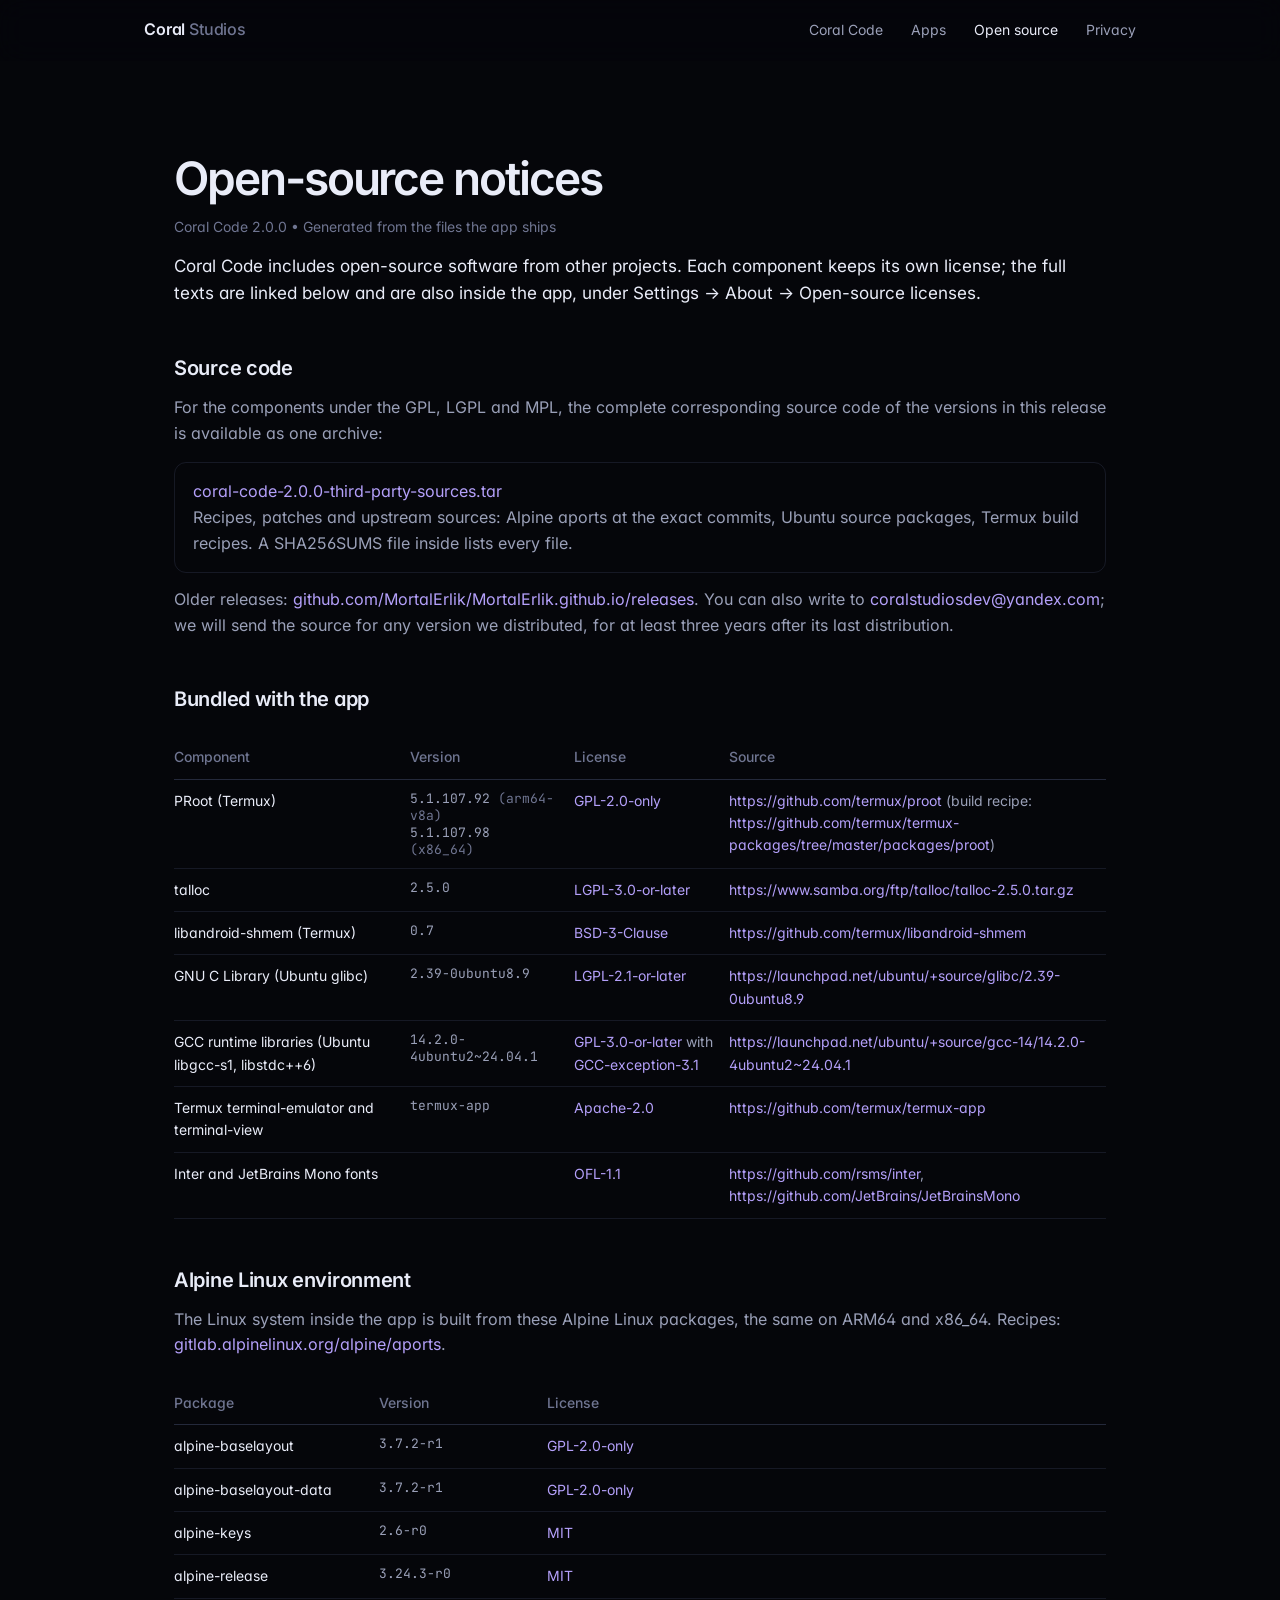
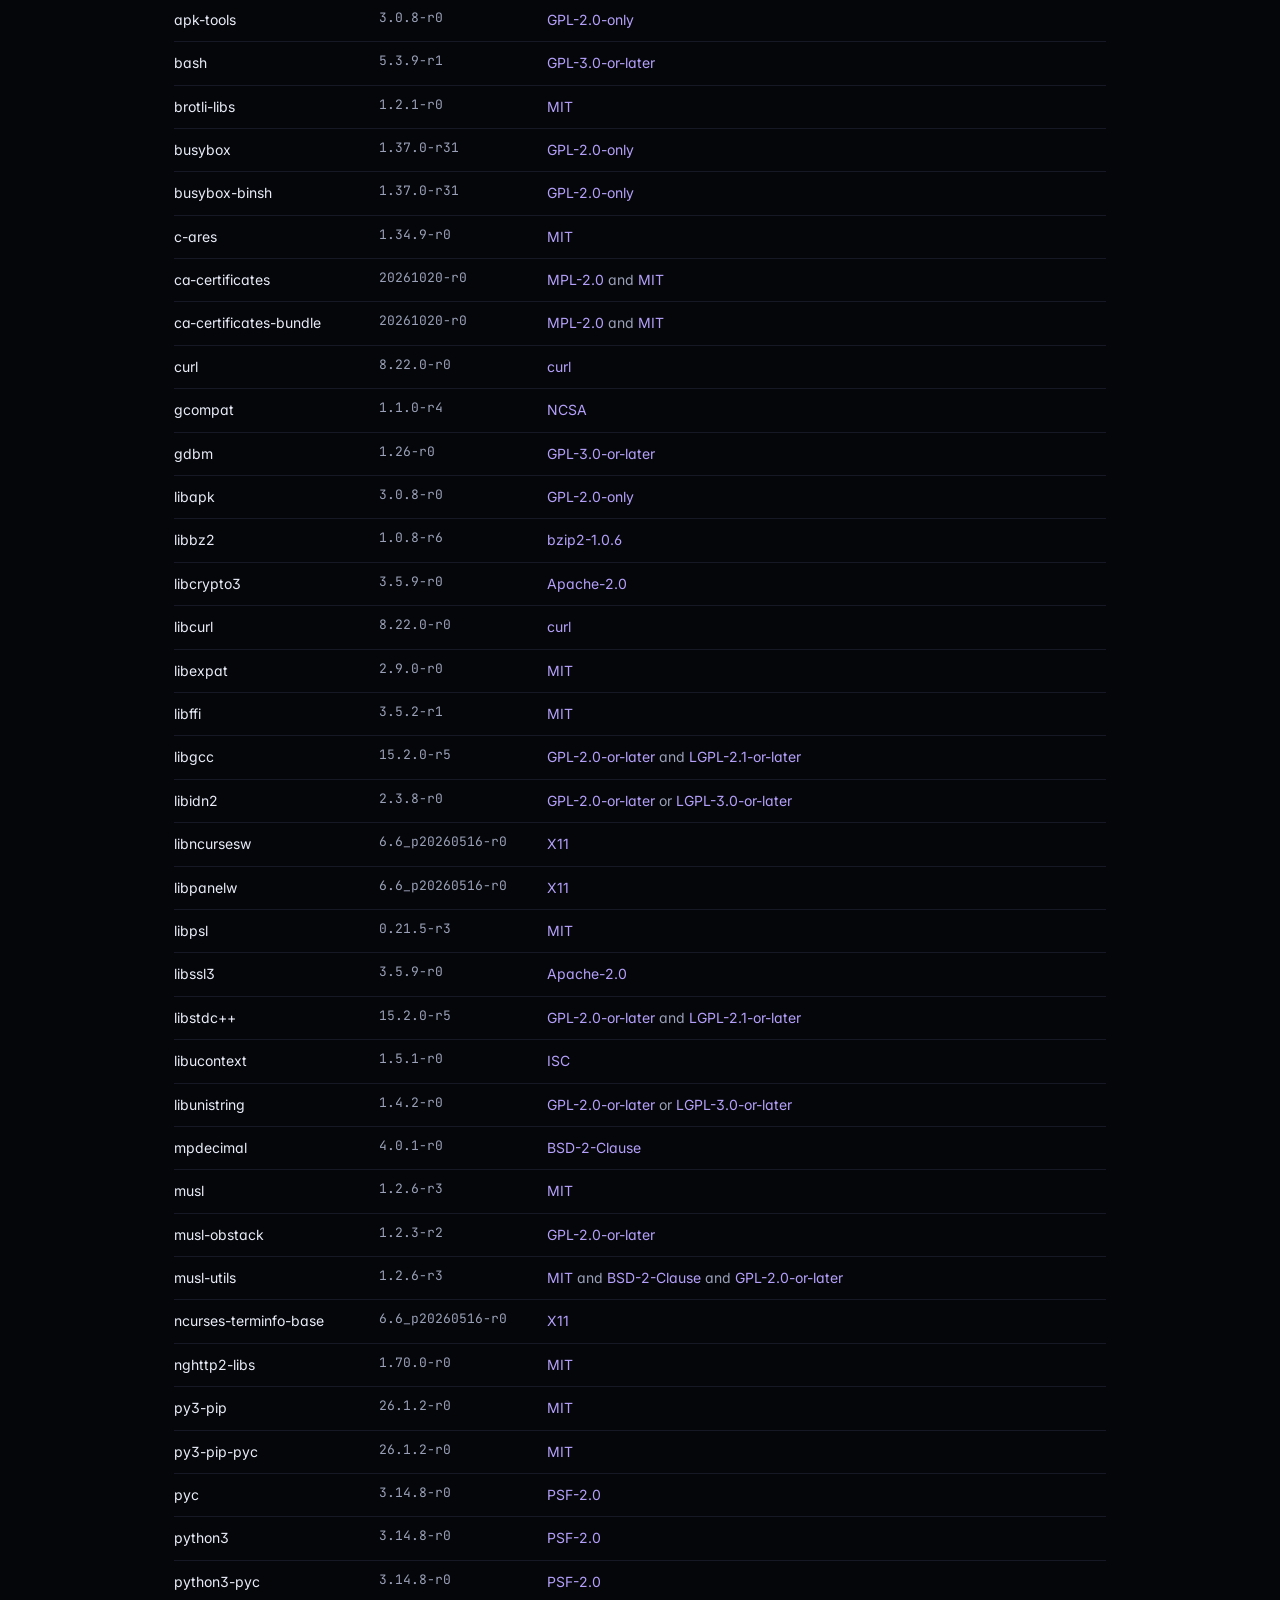
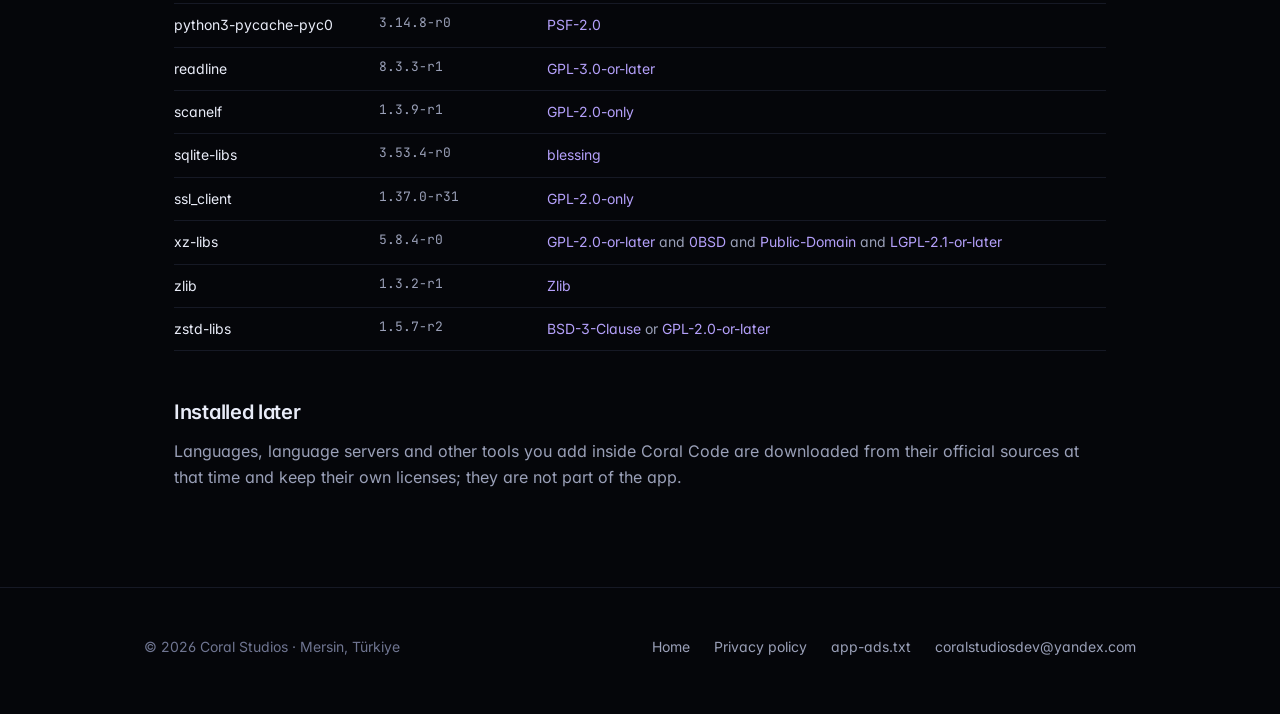
==== open-source.html @ 6686a2e9 "New site: Coral Code first, the prayer times app under other apps - Redesigned from scratch around t" ====
<!DOCTYPE html>
<html lang="en">
<head>
  <meta charset="utf-8">
  <meta name="viewport" content="width=device-width, initial-scale=1">
  <title>Open-source notices — Coral Code</title>
  <meta name="description" content="Third-party open-source components in Coral Code, their licenses and their source code.">
  <meta name="theme-color" content="#05060a">
  <link rel="icon" type="image/png" sizes="64x64" href="assets/coral-code-64.png">
  <link rel="apple-touch-icon" href="assets/apple-touch-icon.png">
  <link rel="stylesheet" href="style.css">
</head>
<body>

  <header class="top">
    <div class="wrap">
      <a class="studio" href="./">Coral <span>Studios</span></a>
      <nav aria-label="Main">
        <a href="./#coral-code" class="wide">Coral Code</a>
        <a href="./#apps">Apps</a>
        <a href="open-source.html" aria-current="page">Open source</a>
        <a href="privacy.html">Privacy</a>
      </nav>
    </div>
  </header>

  <main class="doc wide">
    <div class="wrap">
      <h1>Open-source notices</h1>
      <p class="meta">Coral Code 2.0.0 &bull; Generated from the files the app ships</p>

      <p class="intro">Coral Code includes open-source software from other projects. Each component keeps its own license; the full texts are linked below and are also inside the app, under Settings &rarr; About &rarr; Open-source licenses.</p>

      <h2>Source code</h2>
      <p>For the components under the GPL, LGPL and MPL, the complete corresponding source code of the versions in this release is available as one archive:</p>
      <p class="box"><a href="https://github.com/MortalErlik/MortalErlik.github.io/releases/download/coral-code-2.0.0-sources/coral-code-2.0.0-third-party-sources.tar">coral-code-2.0.0-third-party-sources.tar</a><br>
      Recipes, patches and upstream sources: Alpine aports at the exact commits, Ubuntu source packages, Termux build recipes. A SHA256SUMS file inside lists every file.</p>
      <p>Older releases: <a href="https://github.com/MortalErlik/MortalErlik.github.io/releases">github.com/MortalErlik/MortalErlik.github.io/releases</a>. You can also write to <a href="mailto:coralstudiosdev@yandex.com">coralstudiosdev@yandex.com</a>; we will send the source for any version we distributed, for at least three years after its last distribution.</p>

      <h2>Bundled with the app</h2>
      <div class="scroll">
        <table class="table">
          <thead><tr><th>Component</th><th>Version</th><th>License</th><th>Source</th></tr></thead>
          <tbody>
          <tr><td>PRoot (Termux)</td><td class="mono">5.1.107.92 <span class="d">(arm64-v8a)</span><br>5.1.107.98 <span class="d">(x86_64)</span></td><td><a href="open-source/licenses/GPL-2.0-only.txt">GPL-2.0-only</a></td><td><a href="https://github.com/termux/proot">https://github.com/termux/proot</a> (build recipe: <a href="https://github.com/termux/termux-packages/tree/master/packages/proot">https://github.com/termux/termux-packages/tree/master/packages/proot</a>)</td></tr>
          <tr><td>talloc</td><td class="mono">2.5.0</td><td><a href="open-source/licenses/LGPL-3.0-or-later.txt">LGPL-3.0-or-later</a></td><td><a href="https://www.samba.org/ftp/talloc/talloc-2.5.0.tar.gz">https://www.samba.org/ftp/talloc/talloc-2.5.0.tar.gz</a></td></tr>
          <tr><td>libandroid-shmem (Termux)</td><td class="mono">0.7</td><td><a href="open-source/licenses/BSD-3-Clause.txt">BSD-3-Clause</a></td><td><a href="https://github.com/termux/libandroid-shmem">https://github.com/termux/libandroid-shmem</a></td></tr>
          <tr><td>GNU C Library (Ubuntu glibc)</td><td class="mono">2.39-0ubuntu8.9</td><td><a href="open-source/licenses/LGPL-2.1-or-later.txt">LGPL-2.1-or-later</a></td><td><a href="https://launchpad.net/ubuntu/+source/glibc/2.39-0ubuntu8.9">https://launchpad.net/ubuntu/+source/glibc/2.39-0ubuntu8.9</a></td></tr>
          <tr><td>GCC runtime libraries (Ubuntu libgcc-s1, libstdc++6)</td><td class="mono">14.2.0-4ubuntu2~24.04.1</td><td><a href="open-source/licenses/GPL-3.0-or-later.txt">GPL-3.0-or-later</a> with <a href="open-source/licenses/GCC-exception-3.1.txt">GCC-exception-3.1</a></td><td><a href="https://launchpad.net/ubuntu/+source/gcc-14/14.2.0-4ubuntu2~24.04.1">https://launchpad.net/ubuntu/+source/gcc-14/14.2.0-4ubuntu2~24.04.1</a></td></tr>
          <tr><td>Termux terminal-emulator and terminal-view</td><td class="mono">termux-app</td><td><a href="open-source/licenses/Apache-2.0.txt">Apache-2.0</a></td><td><a href="https://github.com/termux/termux-app">https://github.com/termux/termux-app</a></td></tr>
          <tr><td>Inter and JetBrains Mono fonts</td><td class="mono"></td><td><a href="open-source/licenses/OFL-1.1.txt">OFL-1.1</a></td><td><a href="https://github.com/rsms/inter">https://github.com/rsms/inter</a>, <a href="https://github.com/JetBrains/JetBrainsMono">https://github.com/JetBrains/JetBrainsMono</a></td></tr>
          </tbody>
        </table>
      </div>

      <h2>Alpine Linux environment</h2>
      <p>The Linux system inside the app is built from these Alpine Linux packages, the same on ARM64 and x86_64. Recipes: <a href="https://gitlab.alpinelinux.org/alpine/aports">gitlab.alpinelinux.org/alpine/aports</a>.</p>
      <div class="scroll">
        <table class="table">
          <thead><tr><th>Package</th><th>Version</th><th>License</th></tr></thead>
          <tbody>
          <tr><td>alpine-baselayout</td><td class="mono">3.7.2-r1</td><td><a href="open-source/licenses/GPL-2.0-only.txt">GPL-2.0-only</a></td></tr>
          <tr><td>alpine-baselayout-data</td><td class="mono">3.7.2-r1</td><td><a href="open-source/licenses/GPL-2.0-only.txt">GPL-2.0-only</a></td></tr>
          <tr><td>alpine-keys</td><td class="mono">2.6-r0</td><td><a href="open-source/licenses/MIT.txt">MIT</a></td></tr>
          <tr><td>alpine-release</td><td class="mono">3.24.3-r0</td><td><a href="open-source/licenses/MIT.txt">MIT</a></td></tr>
          <tr><td>apk-tools</td><td class="mono">3.0.8-r0</td><td><a href="open-source/licenses/GPL-2.0-only.txt">GPL-2.0-only</a></td></tr>
          <tr><td>bash</td><td class="mono">5.3.9-r1</td><td><a href="open-source/licenses/GPL-3.0-or-later.txt">GPL-3.0-or-later</a></td></tr>
          <tr><td>brotli-libs</td><td class="mono">1.2.1-r0</td><td><a href="open-source/licenses/MIT.txt">MIT</a></td></tr>
          <tr><td>busybox</td><td class="mono">1.37.0-r31</td><td><a href="open-source/licenses/GPL-2.0-only.txt">GPL-2.0-only</a></td></tr>
          <tr><td>busybox-binsh</td><td class="mono">1.37.0-r31</td><td><a href="open-source/licenses/GPL-2.0-only.txt">GPL-2.0-only</a></td></tr>
          <tr><td>c-ares</td><td class="mono">1.34.9-r0</td><td><a href="open-source/licenses/MIT.txt">MIT</a></td></tr>
          <tr><td>ca-certificates</td><td class="mono">20261020-r0</td><td><a href="open-source/licenses/MPL-2.0.txt">MPL-2.0</a> and <a href="open-source/licenses/MIT.txt">MIT</a></td></tr>
          <tr><td>ca-certificates-bundle</td><td class="mono">20261020-r0</td><td><a href="open-source/licenses/MPL-2.0.txt">MPL-2.0</a> and <a href="open-source/licenses/MIT.txt">MIT</a></td></tr>
          <tr><td>curl</td><td class="mono">8.22.0-r0</td><td><a href="open-source/licenses/curl.txt">curl</a></td></tr>
          <tr><td>gcompat</td><td class="mono">1.1.0-r4</td><td><a href="open-source/licenses/NCSA.txt">NCSA</a></td></tr>
          <tr><td>gdbm</td><td class="mono">1.26-r0</td><td><a href="open-source/licenses/GPL-3.0-or-later.txt">GPL-3.0-or-later</a></td></tr>
          <tr><td>libapk</td><td class="mono">3.0.8-r0</td><td><a href="open-source/licenses/GPL-2.0-only.txt">GPL-2.0-only</a></td></tr>
          <tr><td>libbz2</td><td class="mono">1.0.8-r6</td><td><a href="open-source/licenses/bzip2-1.0.6.txt">bzip2-1.0.6</a></td></tr>
          <tr><td>libcrypto3</td><td class="mono">3.5.9-r0</td><td><a href="open-source/licenses/Apache-2.0.txt">Apache-2.0</a></td></tr>
          <tr><td>libcurl</td><td class="mono">8.22.0-r0</td><td><a href="open-source/licenses/curl.txt">curl</a></td></tr>
          <tr><td>libexpat</td><td class="mono">2.9.0-r0</td><td><a href="open-source/licenses/MIT.txt">MIT</a></td></tr>
          <tr><td>libffi</td><td class="mono">3.5.2-r1</td><td><a href="open-source/licenses/MIT.txt">MIT</a></td></tr>
          <tr><td>libgcc</td><td class="mono">15.2.0-r5</td><td><a href="open-source/licenses/GPL-2.0-or-later.txt">GPL-2.0-or-later</a> and <a href="open-source/licenses/LGPL-2.1-or-later.txt">LGPL-2.1-or-later</a></td></tr>
          <tr><td>libidn2</td><td class="mono">2.3.8-r0</td><td><a href="open-source/licenses/GPL-2.0-or-later.txt">GPL-2.0-or-later</a> or <a href="open-source/licenses/LGPL-3.0-or-later.txt">LGPL-3.0-or-later</a></td></tr>
          <tr><td>libncursesw</td><td class="mono">6.6_p20260516-r0</td><td><a href="open-source/licenses/X11.txt">X11</a></td></tr>
          <tr><td>libpanelw</td><td class="mono">6.6_p20260516-r0</td><td><a href="open-source/licenses/X11.txt">X11</a></td></tr>
          <tr><td>libpsl</td><td class="mono">0.21.5-r3</td><td><a href="open-source/licenses/MIT.txt">MIT</a></td></tr>
          <tr><td>libssl3</td><td class="mono">3.5.9-r0</td><td><a href="open-source/licenses/Apache-2.0.txt">Apache-2.0</a></td></tr>
          <tr><td>libstdc++</td><td class="mono">15.2.0-r5</td><td><a href="open-source/licenses/GPL-2.0-or-later.txt">GPL-2.0-or-later</a> and <a href="open-source/licenses/LGPL-2.1-or-later.txt">LGPL-2.1-or-later</a></td></tr>
          <tr><td>libucontext</td><td class="mono">1.5.1-r0</td><td><a href="open-source/licenses/ISC.txt">ISC</a></td></tr>
          <tr><td>libunistring</td><td class="mono">1.4.2-r0</td><td><a href="open-source/licenses/GPL-2.0-or-later.txt">GPL-2.0-or-later</a> or <a href="open-source/licenses/LGPL-3.0-or-later.txt">LGPL-3.0-or-later</a></td></tr>
          <tr><td>mpdecimal</td><td class="mono">4.0.1-r0</td><td><a href="open-source/licenses/BSD-2-Clause.txt">BSD-2-Clause</a></td></tr>
          <tr><td>musl</td><td class="mono">1.2.6-r3</td><td><a href="open-source/licenses/MIT.txt">MIT</a></td></tr>
          <tr><td>musl-obstack</td><td class="mono">1.2.3-r2</td><td><a href="open-source/licenses/GPL-2.0-or-later.txt">GPL-2.0-or-later</a></td></tr>
          <tr><td>musl-utils</td><td class="mono">1.2.6-r3</td><td><a href="open-source/licenses/MIT.txt">MIT</a> and <a href="open-source/licenses/BSD-2-Clause.txt">BSD-2-Clause</a> and <a href="open-source/licenses/GPL-2.0-or-later.txt">GPL-2.0-or-later</a></td></tr>
          <tr><td>ncurses-terminfo-base</td><td class="mono">6.6_p20260516-r0</td><td><a href="open-source/licenses/X11.txt">X11</a></td></tr>
          <tr><td>nghttp2-libs</td><td class="mono">1.70.0-r0</td><td><a href="open-source/licenses/MIT.txt">MIT</a></td></tr>
          <tr><td>py3-pip</td><td class="mono">26.1.2-r0</td><td><a href="open-source/licenses/MIT.txt">MIT</a></td></tr>
          <tr><td>py3-pip-pyc</td><td class="mono">26.1.2-r0</td><td><a href="open-source/licenses/MIT.txt">MIT</a></td></tr>
          <tr><td>pyc</td><td class="mono">3.14.8-r0</td><td><a href="open-source/licenses/PSF-2.0.txt">PSF-2.0</a></td></tr>
          <tr><td>python3</td><td class="mono">3.14.8-r0</td><td><a href="open-source/licenses/PSF-2.0.txt">PSF-2.0</a></td></tr>
          <tr><td>python3-pyc</td><td class="mono">3.14.8-r0</td><td><a href="open-source/licenses/PSF-2.0.txt">PSF-2.0</a></td></tr>
          <tr><td>python3-pycache-pyc0</td><td class="mono">3.14.8-r0</td><td><a href="open-source/licenses/PSF-2.0.txt">PSF-2.0</a></td></tr>
          <tr><td>readline</td><td class="mono">8.3.3-r1</td><td><a href="open-source/licenses/GPL-3.0-or-later.txt">GPL-3.0-or-later</a></td></tr>
          <tr><td>scanelf</td><td class="mono">1.3.9-r1</td><td><a href="open-source/licenses/GPL-2.0-only.txt">GPL-2.0-only</a></td></tr>
          <tr><td>sqlite-libs</td><td class="mono">3.53.4-r0</td><td><a href="open-source/licenses/blessing.txt">blessing</a></td></tr>
          <tr><td>ssl_client</td><td class="mono">1.37.0-r31</td><td><a href="open-source/licenses/GPL-2.0-only.txt">GPL-2.0-only</a></td></tr>
          <tr><td>xz-libs</td><td class="mono">5.8.4-r0</td><td><a href="open-source/licenses/GPL-2.0-or-later.txt">GPL-2.0-or-later</a> and <a href="open-source/licenses/0BSD.txt">0BSD</a> and <a href="open-source/licenses/Public-Domain.txt">Public-Domain</a> and <a href="open-source/licenses/LGPL-2.1-or-later.txt">LGPL-2.1-or-later</a></td></tr>
          <tr><td>zlib</td><td class="mono">1.3.2-r1</td><td><a href="open-source/licenses/Zlib.txt">Zlib</a></td></tr>
          <tr><td>zstd-libs</td><td class="mono">1.5.7-r2</td><td><a href="open-source/licenses/BSD-3-Clause.txt">BSD-3-Clause</a> or <a href="open-source/licenses/GPL-2.0-or-later.txt">GPL-2.0-or-later</a></td></tr>
          </tbody>
        </table>
      </div>

      <h2>Installed later</h2>
      <p>Languages, language servers and other tools you add inside Coral Code are downloaded from their official sources at that time and keep their own licenses; they are not part of the app.</p>
    </div>
  </main>

  <footer>
    <div class="wrap">
      <span>© 2026 Coral Studios · Mersin, Türkiye</span>
      <nav aria-label="Footer">
        <a href="./">Home</a>
        <a href="privacy.html">Privacy policy</a>
        <a href="app-ads.txt">app-ads.txt</a>
        <button type="button" class="copy-email" data-copy-email>coralstudiosdev@yandex.com</button>
      </nav>
    </div>
  </footer>

  <div class="toast" id="toast" role="status" aria-live="polite"></div>
  <script src="script.js"></script>
</body>
</html>
---- style.css ----
@font-face { font-family: Inter; font-weight: 400; font-display: swap; src: url(assets/fonts/Inter-Regular.woff2) format("woff2"); }
@font-face { font-family: Inter; font-weight: 500; font-display: swap; src: url(assets/fonts/Inter-Medium.woff2) format("woff2"); }
@font-face { font-family: Inter; font-weight: 600; font-display: swap; src: url(assets/fonts/Inter-SemiBold.woff2) format("woff2"); }
@font-face { font-family: "JetBrains Mono"; font-weight: 400; font-display: swap; src: url(assets/fonts/JetBrainsMono-Regular.woff2) format("woff2"); }

/* Coral Code's own palette (lib/ui/design/tokens.dart). */
:root {
  --canvas: #05060a;
  --surface: #0b0c13;
  --hairline: rgba(160, 180, 255, 0.11);
  --hairline-strong: rgba(160, 180, 255, 0.2);
  --text: #e9ecf8;
  --text-2: #9aa0b8;
  --text-3: #6f7591;
  --primary: #8b6cf6;
  --primary-bright: #b4a0fa;
  --coral: #ff7a59;
  --run: #30d158;
  --sans: Inter, -apple-system, "Segoe UI", Roboto, sans-serif;
  --mono: "JetBrains Mono", ui-monospace, Menlo, Consolas, monospace;
  --page: 1040px;
  --gutter: 24px;
  color-scheme: dark;
}

*, *::before, *::after { box-sizing: border-box; }
html { -webkit-text-size-adjust: 100%; }
body {
  margin: 0;
  background: var(--canvas);
  color: var(--text);
  font: 400 16px/1.6 var(--sans);
  font-feature-settings: "cv11", "ss01";
  -webkit-font-smoothing: antialiased;
}
a { color: inherit; }
img { display: block; max-width: 100%; }
::selection { background: rgba(139, 108, 246, 0.35); }
:focus-visible { outline: 2px solid var(--primary-bright); outline-offset: 3px; border-radius: 4px; }

.wrap { max-width: var(--page); margin: 0 auto; padding: 0 var(--gutter); }

/* Header */
.top {
  position: sticky; top: 0; z-index: 10;
  background: rgba(5, 6, 10, 0.82);
  backdrop-filter: saturate(140%) blur(14px);
  -webkit-backdrop-filter: saturate(140%) blur(14px);
  border-bottom: 1px solid transparent;
  transition: border-color 200ms;
}
.top.scrolled { border-bottom-color: var(--hairline); }
.top .wrap { display: flex; align-items: center; justify-content: space-between; height: 60px; gap: 16px; }
.studio { font-weight: 600; letter-spacing: -0.01em; text-decoration: none; white-space: nowrap; }
.studio span { color: var(--text-3); font-weight: 500; }
.top nav { display: flex; gap: 28px; font-size: 14px; }
.top nav a { color: var(--text-2); text-decoration: none; transition: color 150ms; }
.top nav a:hover, .top nav a[aria-current] { color: var(--text); }

/* Home: one idea per section; the page moves with the scroll (script.js
   sets --p, 0..1, on [data-progress] and steps through .stage). */
.home { background: #000; }
.home .top { background: rgba(0, 0, 0, 0.72); }
.home main { overflow-x: clip; }
.center { text-align: center; }

.hero { padding: 96px 0 0; }
.mark { width: 64px; height: 64px; border-radius: 16px; margin: 0 auto; }
.product { margin: 20px 0 0; font-size: 21px; font-weight: 600; letter-spacing: -0.01em; }
h1 { margin: 14px auto 0; font-size: clamp(44px, 7.4vw, 92px); line-height: 1.03; letter-spacing: -0.045em; font-weight: 600; }
.glow {
  background: linear-gradient(90deg, var(--coral) 0%, #e46ad0 45%, var(--primary-bright) 100%);
  -webkit-background-clip: text; background-clip: text; color: transparent;
}
.lede { margin: 28px auto 0; max-width: 30em; font-size: clamp(18px, 2.1vw, 22px); line-height: 1.45; color: var(--text-2); }
.actions { display: flex; flex-wrap: wrap; justify-content: center; align-items: center; gap: 14px 28px; margin-top: 36px; }
.status {
  display: inline-flex; align-items: center; gap: 10px; height: 44px; padding: 0 20px;
  border-radius: 999px; background: var(--text); color: #000; font-size: 16px; font-weight: 500;
}
.status::before { content: ""; width: 7px; height: 7px; border-radius: 50%; background: var(--coral); }
.link { font-size: 17px; color: var(--primary-bright); text-decoration: none; }
.link:hover { text-decoration: underline; }

/* The tablet in the hero tilts back and lands flat as it scrolls in. */
.land { --p: 1; perspective: 1600px; margin-top: 72px; }
.device {
  position: relative; width: min(1100px, 92vw); margin: 0 auto;
  padding: clamp(8px, 1.1vw, 14px); border-radius: clamp(18px, 2.6vw, 34px);
  background: #121318;
  box-shadow: 0 0 0 1px rgba(255, 255, 255, 0.08), 0 40px 120px -20px rgba(0, 0, 0, 0.9);
}
.land .device {
  transform: rotateX(calc((1 - var(--p)) * 28deg)) scale(calc(0.84 + var(--p) * 0.16));
  transform-origin: 50% 0;
}
.device::before {
  content: ""; position: absolute; inset: 8% -6% -4%; z-index: -1;
  background: radial-gradient(closest-side, rgba(139, 108, 246, 0.4), rgba(255, 122, 89, 0.14) 55%, transparent);
  filter: blur(40px); opacity: calc(0.3 + var(--p, 1) * 0.7);
}
.device img { width: 100%; height: auto; border-radius: clamp(10px, 1.6vw, 22px); }
.caption { margin: 22px auto 0; padding: 0 var(--gutter); max-width: 40em; text-align: center; font-size: 13px; color: var(--text-3); }

h2 { margin: 0 auto; font-size: clamp(36px, 5.4vw, 64px); line-height: 1.06; letter-spacing: -0.04em; font-weight: 600; }
.sub { margin: 22px auto 0; max-width: 32em; font-size: clamp(17px, 1.9vw, 21px); line-height: 1.5; color: var(--text-2); }
.kicker { margin: 0 0 14px; font-size: 17px; font-weight: 600; color: var(--coral); }

/* Languages: the names light up one by one as the list scrolls through. */
.langs-block { padding: 160px 0 0; }
.lang-wall {
  --p: 0;
  display: flex; flex-wrap: wrap; justify-content: center; gap: 0.18em 0.55em;
  max-width: 1100px; margin: 56px auto 0; padding: 0 var(--gutter); list-style: none;
  font-size: clamp(34px, 6.2vw, 80px); font-weight: 600; letter-spacing: -0.04em; line-height: 1.1;
}
.lang-wall li { color: #24252d; transition: color 500ms ease; }
.lang-wall li.lit { color: var(--text); }
.lang-wall li.lit:nth-child(3n + 1) { color: var(--primary-bright); }
.lang-wall li.lit:nth-child(5n + 2) { color: var(--coral); }

/* The stage: one device, pinned while the page scrolls through four steps. */
.stage { position: relative; height: 440vh; margin-top: 120px; }
.stage-pin {
  position: sticky; top: 0; height: 100vh; height: 100svh;
  display: grid; grid-template-columns: minmax(260px, 4fr) 8fr; align-items: center; gap: 48px;
  max-width: 1320px; margin: 0 auto; padding: 72px var(--gutter) 40px;
}
.stage-text { display: grid; }
.step { grid-area: 1 / 1; opacity: 0; transform: translateY(24px); transition: opacity 500ms ease, transform 500ms ease; pointer-events: none; }
.step.on { opacity: 1; transform: none; }
.step h2 { margin: 0; font-size: clamp(32px, 3.8vw, 52px); }
.step p:last-child { margin: 18px 0 0; font-size: clamp(17px, 1.6vw, 20px); line-height: 1.5; color: var(--text-2); max-width: 22em; }
.stage-device { display: grid; justify-items: center; gap: 24px; }
.frame {
  position: relative; width: var(--fw, 100%); height: var(--fh, auto); aspect-ratio: 2000 / 1052;
  padding: clamp(7px, 0.9vw, 12px); border-radius: clamp(16px, 2.2vw, 30px);
  background: #121318; box-shadow: 0 0 0 1px rgba(255, 255, 255, 0.08), 0 40px 120px -30px rgba(139, 108, 246, 0.45);
  transition: width 700ms cubic-bezier(0.65, 0, 0.35, 1), height 700ms cubic-bezier(0.65, 0, 0.35, 1);
}
.frame.portrait { aspect-ratio: auto; animation: turn 700ms cubic-bezier(0.65, 0, 0.35, 1); }
@keyframes turn { from { transform: rotate(-90deg) scale(0.7); } to { transform: none; } }
.frame img {
  position: absolute; inset: clamp(7px, 0.9vw, 12px);
  width: calc(100% - 2 * clamp(7px, 0.9vw, 12px)); height: calc(100% - 2 * clamp(7px, 0.9vw, 12px));
  object-fit: cover; object-position: top; border-radius: clamp(10px, 1.5vw, 20px);
  opacity: 0; transition: opacity 450ms ease;
}
.frame img.on { opacity: 1; }
.dots { display: flex; gap: 8px; margin: 0; padding: 0; list-style: none; }
.dots li { width: 8px; height: 8px; border-radius: 50%; background: #2a2b33; transition: background 300ms, width 300ms; }
.dots li.on { width: 24px; border-radius: 4px; background: var(--text); }

/* 4 GB grows into place. */
.ram { padding: 160px 0 0; }
.big {
  --p: 1;
  margin: 0 0 8px; font-size: clamp(110px, 20vw, 260px); line-height: 0.95; font-weight: 600; letter-spacing: -0.06em;
  background: linear-gradient(180deg, #fff 30%, rgba(255, 255, 255, 0.2)); -webkit-background-clip: text; background-clip: text; color: transparent;
  transform: scale(calc(0.6 + var(--p) * 0.4)); opacity: calc(0.15 + var(--p) * 0.85);
}

.block { padding: 160px 0 0; }
.split .wrap { display: grid; grid-template-columns: 6fr 5fr; gap: 56px; align-items: center; max-width: 1080px; }
.split h2 { font-size: clamp(32px, 4vw, 52px); margin: 0; }
.split .sub { margin-left: 0; }
.panel { margin: 0; border-radius: 22px; overflow: hidden; box-shadow: 0 0 0 1px rgba(255, 255, 255, 0.08), 0 30px 80px -24px rgba(139, 108, 246, 0.45); }
.panel img { width: 100%; height: auto; }
.panel.tall { max-width: 420px; justify-self: center; }

.tiles { display: grid; grid-template-columns: repeat(3, 1fr); gap: 20px; max-width: 1080px; margin: 56px auto 0; padding: 0; list-style: none; }
.tiles li { padding: 36px; border-radius: 28px; background: #0d0e13; box-shadow: inset 0 0 0 1px rgba(255, 255, 255, 0.06); }
.tiles h3 { margin: 0; font-size: 22px; font-weight: 600; letter-spacing: -0.02em; }
.tiles p { margin: 10px 0 0; font-size: 16px; color: var(--text-2); }
.fine { margin: 32px auto 0; max-width: 40em; font-size: 13px; color: var(--text-3); }

.app {
  display: grid; grid-template-columns: 72px 1fr auto; align-items: center; gap: 24px;
  max-width: 760px; margin: 0 auto; padding: 28px; text-align: left;
  border-radius: 28px; background: #0d0e13; box-shadow: inset 0 0 0 1px rgba(255, 255, 255, 0.06);
}
.app img { width: 72px; height: 72px; border-radius: 16px; }
.app h3 { margin: 0; font-size: 19px; font-weight: 600; letter-spacing: -0.01em; }
.app p { margin: 4px 0 0; font-size: 15px; color: var(--text-2); }
.button {
  display: inline-flex; align-items: center; height: 40px; padding: 0 20px; border-radius: 999px;
  background: var(--text); color: #000; font-size: 15px; font-weight: 500; text-decoration: none; white-space: nowrap;
}
.button:hover { opacity: 0.86; }
.home main { padding-bottom: 140px; }

/* Fade up once, when first seen. */
.js .reveal { opacity: 0; transform: translateY(28px); transition: opacity 700ms ease, transform 700ms cubic-bezier(0.2, 0.7, 0.2, 1); }
.js .reveal.in { opacity: 1; transform: none; }

/* Footer */
footer { border-top: 1px solid var(--hairline); padding: 48px 0 56px; font-size: 14px; color: var(--text-3); }
footer .wrap { display: flex; flex-wrap: wrap; justify-content: space-between; gap: 24px; }
footer nav { display: flex; flex-wrap: wrap; gap: 8px 24px; }
footer a { color: var(--text-2); text-decoration: none; }
footer a:hover { color: var(--text); }
.copy-email { font: inherit; color: var(--text-2); background: none; border: 0; padding: 0; cursor: pointer; }
.copy-email:hover { color: var(--text); }

/* Documents: privacy policy, open-source notices */
.doc { padding: 80px 0 96px; }
.doc .wrap { max-width: 760px; }
.doc.wide .wrap { max-width: 980px; }
.doc h1 { max-width: none; font-size: clamp(34px, 5vw, 46px); }
.doc .meta { margin: 14px 0 0; font-size: 14px; color: var(--text-3); }
.doc h2, .doc h4 { margin: 48px 0 0; font-size: 20px; letter-spacing: -0.015em; font-weight: 600; max-width: none; line-height: 1.3; }
.doc h4 span { color: var(--text-3); font-weight: 500; margin-right: 6px; }
.doc p, .doc li { color: var(--text-2); font-size: 16px; }
.doc p { margin: 14px 0 0; }
.doc ul { margin: 12px 0 0; padding-left: 20px; }
.doc li { margin: 6px 0; }
.doc strong { color: var(--text); font-weight: 500; }
.doc a { color: var(--primary-bright); text-decoration: none; overflow-wrap: anywhere; }
.doc a:hover { text-decoration: underline; }
.doc .intro { color: var(--text); font-size: 17px; }
.doc .box { margin-top: 16px; padding: 16px 18px; border: 1px solid var(--hairline); border-radius: 12px; color: var(--text-2); }
.doc code, .doc .mono { font: 400 14px var(--mono); }

.table { width: 100%; margin-top: 24px; border-collapse: collapse; font-size: 14px; }
.table th { text-align: left; font-weight: 500; color: var(--text-3); padding: 10px 12px 10px 0; border-bottom: 1px solid var(--hairline-strong); }
.table td { padding: 10px 12px 10px 0; border-bottom: 1px solid var(--hairline); color: var(--text-2); vertical-align: top; }
.table td:first-child { color: var(--text); min-width: 150px; }
.table td a { overflow-wrap: anywhere; }
.table .mono { font-size: 13px; }
.table .d { color: var(--text-3); }
.scroll { overflow-x: auto; }

/* Toast */
.toast {
  position: fixed; left: 50%; bottom: 28px; transform: translate(-50%, 12px);
  padding: 10px 16px; border-radius: 10px;
  background: #141628; border: 1px solid var(--hairline-strong);
  font-size: 14px; color: var(--text);
  opacity: 0; pointer-events: none; transition: opacity 180ms, transform 180ms;
}
.toast.show { opacity: 1; transform: translate(-50%, 0); }

@media (max-width: 900px) {
  .split .wrap { grid-template-columns: 1fr; gap: 40px; }
  .tiles { grid-template-columns: 1fr 1fr; }
  .stage-pin { grid-template-columns: 1fr; grid-template-rows: auto 1fr; align-items: start; gap: 24px; padding-top: 84px; }
  .step p:last-child { max-width: none; }
}
@media (max-width: 640px) {
  :root { --gutter: 20px; }
  .top nav { gap: 18px; }
  .top nav .wide { display: none; }
  .hero { padding-top: 64px; }
  .land { margin-top: 48px; }
  .device { width: 94vw; }
  .langs-block, .ram, .block { padding-top: 112px; }
  .tiles { grid-template-columns: 1fr; }
  .tiles li { padding: 28px; border-radius: 22px; }
  .app { grid-template-columns: 56px 1fr; padding: 20px; gap: 16px; }
  .app img { width: 56px; height: 56px; border-radius: 13px; }
  .app .button { grid-column: 1 / -1; justify-content: center; }
  .home main { padding-bottom: 96px; }
}
@media (prefers-reduced-motion: reduce) {
  * { transition: none !important; animation: none !important; }
  .land .device, .big { transform: none; }
  .js .reveal { opacity: 1; transform: none; }
}
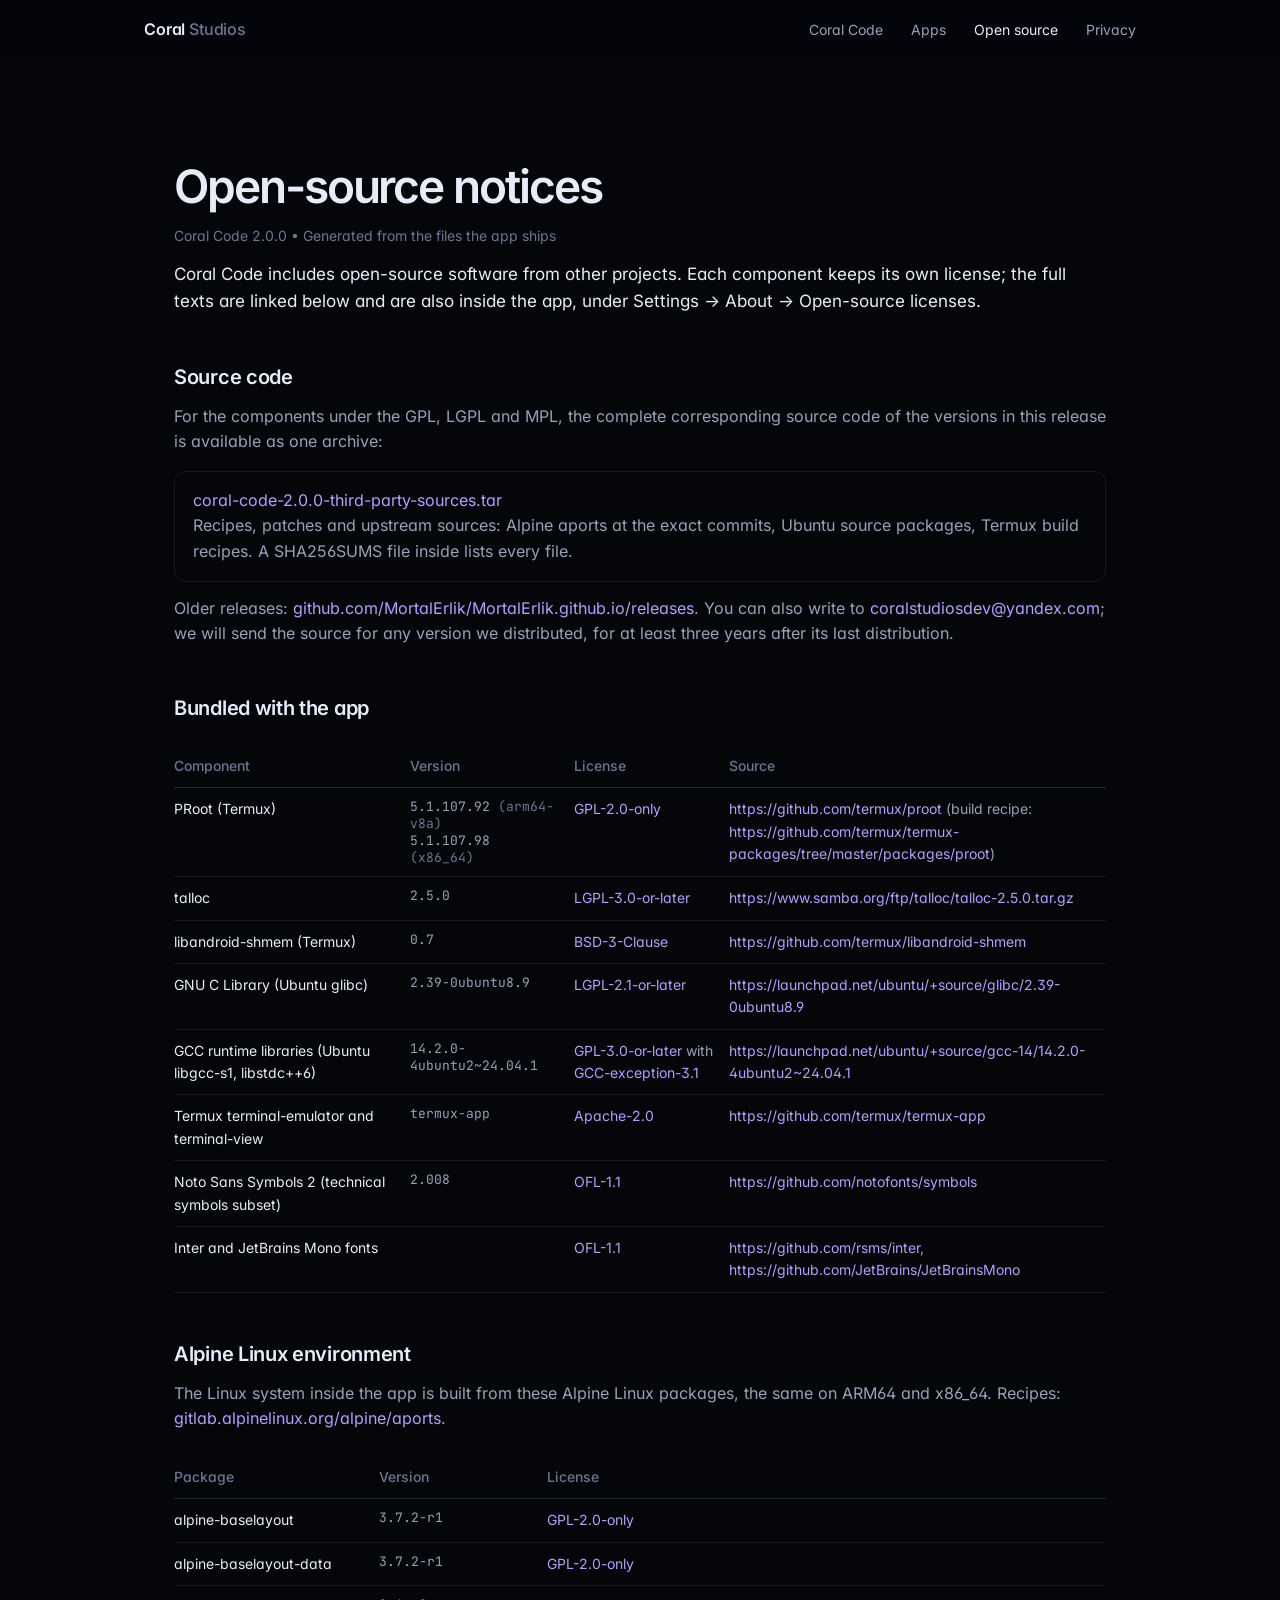
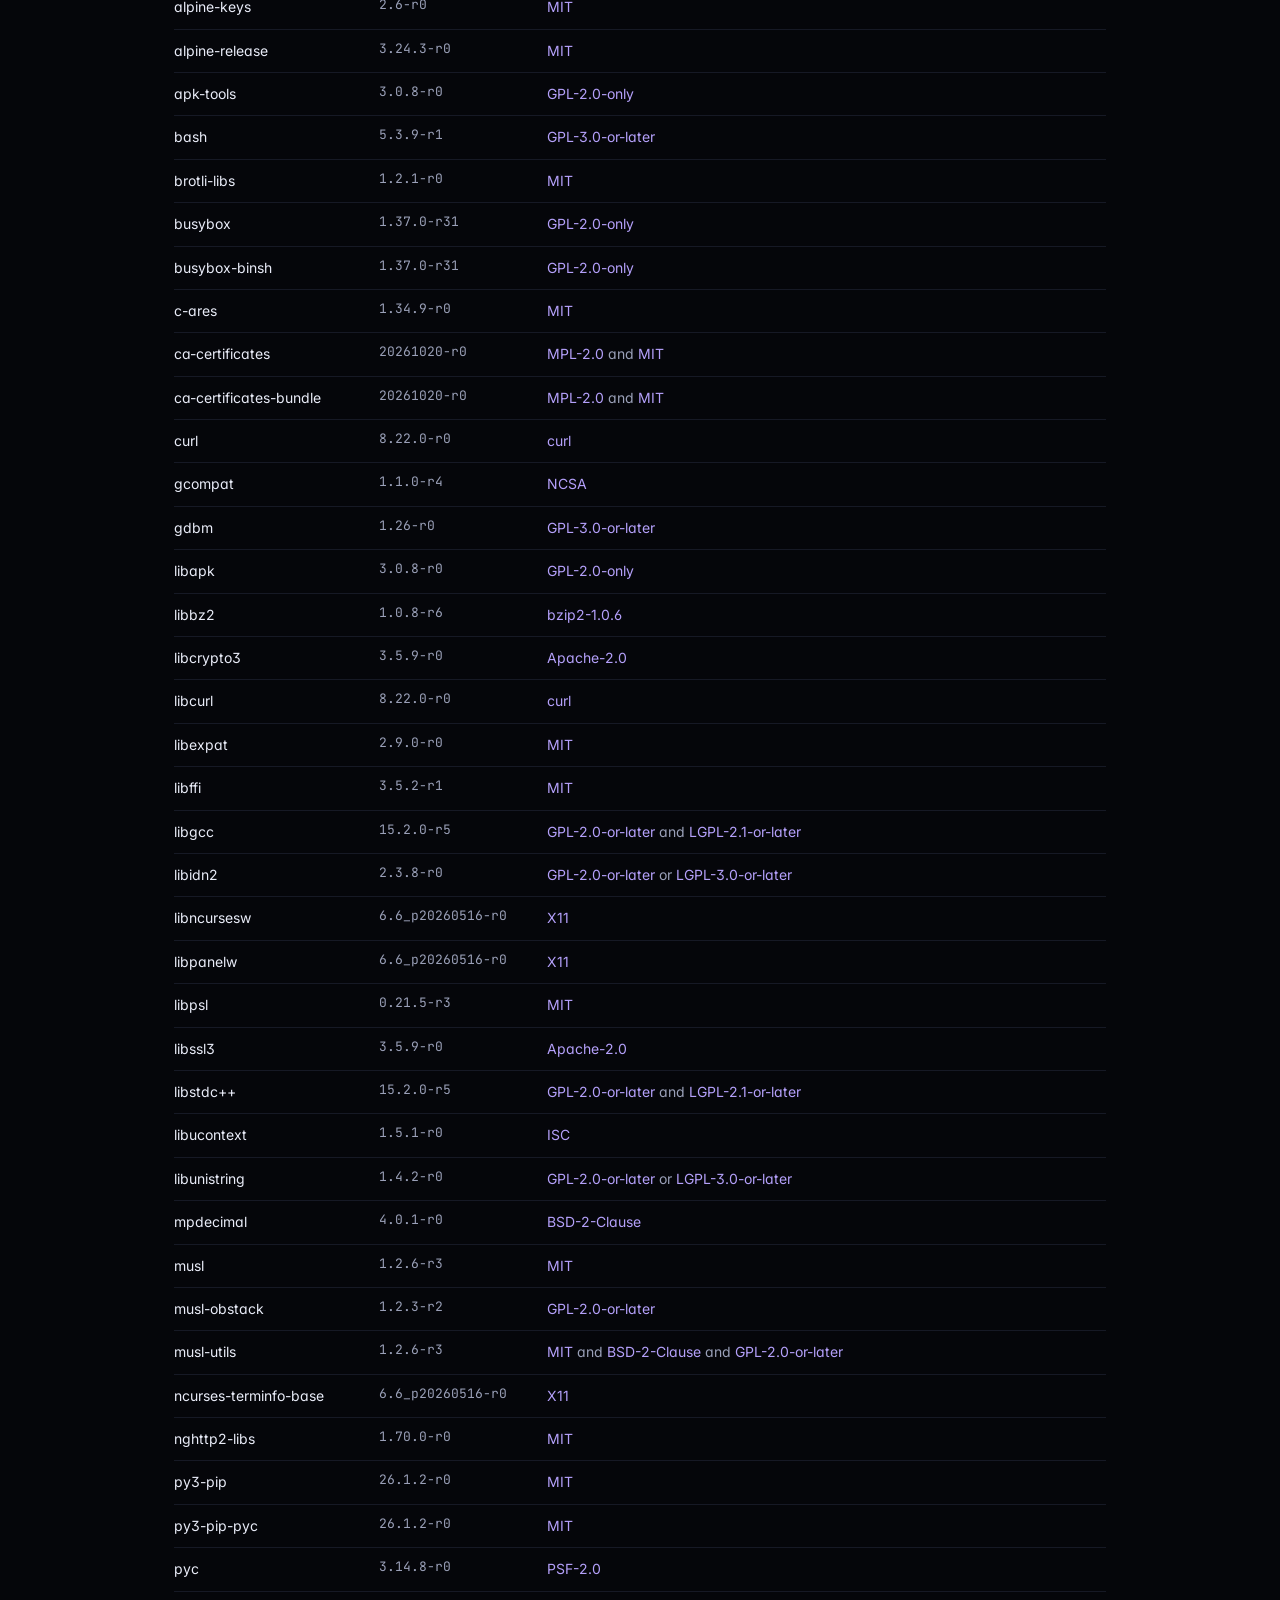
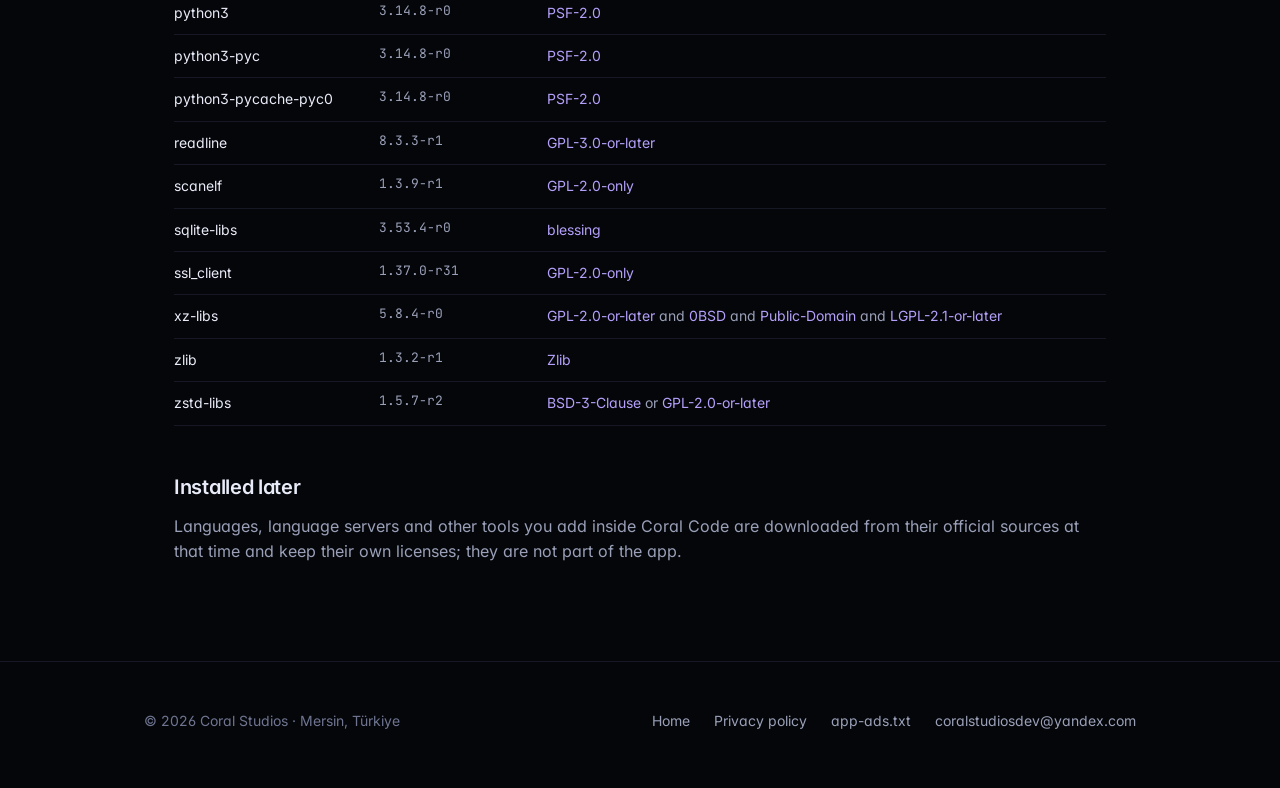
==== commit b4b882b1: "Open-source notices: Noto Sans Symbols 2 subset Co-Authored-By: Claude Opus 5.5 <noreply@anthropic.c" ====
--- a/open-source.html
+++ b/open-source.html
@@ -48,6 +48,7 @@
           <tr><td>GNU C Library (Ubuntu glibc)</td><td class="mono">2.39-0ubuntu8.9</td><td><a href="open-source/licenses/LGPL-2.1-or-later.txt">LGPL-2.1-or-later</a></td><td><a href="https://launchpad.net/ubuntu/+source/glibc/2.39-0ubuntu8.9">https://launchpad.net/ubuntu/+source/glibc/2.39-0ubuntu8.9</a></td></tr>
           <tr><td>GCC runtime libraries (Ubuntu libgcc-s1, libstdc++6)</td><td class="mono">14.2.0-4ubuntu2~24.04.1</td><td><a href="open-source/licenses/GPL-3.0-or-later.txt">GPL-3.0-or-later</a> with <a href="open-source/licenses/GCC-exception-3.1.txt">GCC-exception-3.1</a></td><td><a href="https://launchpad.net/ubuntu/+source/gcc-14/14.2.0-4ubuntu2~24.04.1">https://launchpad.net/ubuntu/+source/gcc-14/14.2.0-4ubuntu2~24.04.1</a></td></tr>
           <tr><td>Termux terminal-emulator and terminal-view</td><td class="mono">termux-app</td><td><a href="open-source/licenses/Apache-2.0.txt">Apache-2.0</a></td><td><a href="https://github.com/termux/termux-app">https://github.com/termux/termux-app</a></td></tr>
+          <tr><td>Noto Sans Symbols 2 (technical symbols subset)</td><td class="mono">2.008</td><td><a href="open-source/licenses/OFL-1.1.txt">OFL-1.1</a></td><td><a href="https://github.com/notofonts/symbols">https://github.com/notofonts/symbols</a></td></tr>
           <tr><td>Inter and JetBrains Mono fonts</td><td class="mono"></td><td><a href="open-source/licenses/OFL-1.1.txt">OFL-1.1</a></td><td><a href="https://github.com/rsms/inter">https://github.com/rsms/inter</a>, <a href="https://github.com/JetBrains/JetBrainsMono">https://github.com/JetBrains/JetBrainsMono</a></td></tr>
           </tbody>
         </table>
--- a/style.css
+++ b/style.css
@@ -57,85 +57,82 @@
 .top nav a { color: var(--text-2); text-decoration: none; transition: color 150ms; }
 .top nav a:hover, .top nav a[aria-current] { color: var(--text); }
 
-/* Home: one idea per section; the page moves with the scroll (script.js
-   sets --p, 0..1, on [data-progress] and steps through .stage). */
+/* Home. Dark, then light, then dark again; motion follows the scroll on
+   the compositor where the browser supports scroll timelines. */
 .home { background: #000; }
-.home .top { background: rgba(0, 0, 0, 0.72); }
+.home .top { background: rgba(0, 0, 0, 0.7); }
 .home main { overflow-x: clip; }
+.top .pill { white-space: nowrap; padding: 6px 14px; border-radius: 999px; background: var(--text); color: #000; font-weight: 500; }
+.top .pill:hover { color: #000; opacity: 0.85; }
+.top { transition: background 300ms, border-color 300ms; }
+.home .top.on-light { background: rgba(245, 245, 247, 0.78); border-bottom-color: rgba(0, 0, 0, 0.08); }
+.top.on-light .studio { color: #1d1d1f; }
+.top.on-light nav a { color: #424245; }
+.top.on-light nav a:hover { color: #000; }
+.top.on-light .pill { background: #1d1d1f; color: #fff; }
 .center { text-align: center; }
 
-.hero { padding: 96px 0 0; }
-.mark { width: 64px; height: 64px; border-radius: 16px; margin: 0 auto; }
-.product { margin: 20px 0 0; font-size: 21px; font-weight: 600; letter-spacing: -0.01em; }
-h1 { margin: 14px auto 0; font-size: clamp(44px, 7.4vw, 92px); line-height: 1.03; letter-spacing: -0.045em; font-weight: 600; }
+/* Hero */
+.hero { position: relative; padding: 112px 0 0; isolation: isolate; }
+.aurora { position: absolute; inset: -10% 0 auto; height: 900px; z-index: -1; pointer-events: none; overflow: hidden; }
+.aurora span {
+  position: absolute; width: 900px; height: 900px; opacity: 0.5;
+  will-change: transform; animation: drift 18s ease-in-out infinite alternate;
+}
+.aurora span:first-child { left: 2%; top: 60px; background: radial-gradient(closest-side, rgba(255, 122, 89, 0.9), rgba(255, 122, 89, 0.45) 35%, rgba(255, 122, 89, 0.12) 65%, transparent); }
+.aurora span:last-child { right: -2%; top: -20px; background: radial-gradient(closest-side, rgba(139, 108, 246, 0.95), rgba(139, 108, 246, 0.45) 35%, rgba(139, 108, 246, 0.12) 65%, transparent); animation-delay: -9s; }
+@keyframes drift { from { transform: translate(0, 0) scale(1); } to { transform: translate(60px, 50px) scale(1.15); } }
+
+.eyebrow { display: inline-flex; align-items: center; gap: 10px; margin: 0; font-size: 19px; font-weight: 600; }
+.eyebrow img { border-radius: 7px; }
+h1 { margin: 22px auto 0; font-size: clamp(42px, 7vw, 88px); line-height: 1.04; letter-spacing: -0.045em; font-weight: 600; }
 .glow {
   background: linear-gradient(90deg, var(--coral) 0%, #e46ad0 45%, var(--primary-bright) 100%);
   -webkit-background-clip: text; background-clip: text; color: transparent;
 }
-.lede { margin: 28px auto 0; max-width: 30em; font-size: clamp(18px, 2.1vw, 22px); line-height: 1.45; color: var(--text-2); }
+.lede { margin: 26px auto 0; max-width: 31em; font-size: clamp(18px, 2vw, 21px); line-height: 1.5; color: #a1a1aa; }
 .actions { display: flex; flex-wrap: wrap; justify-content: center; align-items: center; gap: 14px 28px; margin-top: 36px; }
 .status {
-  display: inline-flex; align-items: center; gap: 10px; height: 44px; padding: 0 20px;
-  border-radius: 999px; background: var(--text); color: #000; font-size: 16px; font-weight: 500;
+  display: inline-flex; align-items: center; gap: 10px; height: 46px; padding: 0 22px;
+  border-radius: 999px; background: var(--text); color: #000; font-size: 16px; font-weight: 500; text-decoration: none;
 }
 .status::before { content: ""; width: 7px; height: 7px; border-radius: 50%; background: var(--coral); }
 .link { font-size: 17px; color: var(--primary-bright); text-decoration: none; }
 .link:hover { text-decoration: underline; }
 
-/* The tablet in the hero tilts back and lands flat as it scrolls in. */
-.land { --p: 1; perspective: 1600px; margin-top: 72px; }
+.land { --p: 1; perspective: 1600px; margin-top: 80px; }
 .device {
   position: relative; width: min(1100px, 92vw); margin: 0 auto;
   padding: clamp(8px, 1.1vw, 14px); border-radius: clamp(18px, 2.6vw, 34px);
-  background: #121318;
-  box-shadow: 0 0 0 1px rgba(255, 255, 255, 0.08), 0 40px 120px -20px rgba(0, 0, 0, 0.9);
+  background: #141519;
+  box-shadow: 0 0 0 1px rgba(255, 255, 255, 0.1), 0 50px 140px -30px rgba(0, 0, 0, 1);
 }
 .land .device {
+  will-change: transform; transform-origin: 50% 0;
   transform: rotateX(calc((1 - var(--p)) * 28deg)) scale(calc(0.84 + var(--p) * 0.16));
-  transform-origin: 50% 0;
-}
-.device::before {
-  content: ""; position: absolute; inset: 8% -6% -4%; z-index: -1;
-  background: radial-gradient(closest-side, rgba(139, 108, 246, 0.4), rgba(255, 122, 89, 0.14) 55%, transparent);
-  filter: blur(40px); opacity: calc(0.3 + var(--p, 1) * 0.7);
 }
 .device img { width: 100%; height: auto; border-radius: clamp(10px, 1.6vw, 22px); }
-.caption { margin: 22px auto 0; padding: 0 var(--gutter); max-width: 40em; text-align: center; font-size: 13px; color: var(--text-3); }
-
-h2 { margin: 0 auto; font-size: clamp(36px, 5.4vw, 64px); line-height: 1.06; letter-spacing: -0.04em; font-weight: 600; }
-.sub { margin: 22px auto 0; max-width: 32em; font-size: clamp(17px, 1.9vw, 21px); line-height: 1.5; color: var(--text-2); }
+
+h2 { margin: 0 auto; font-size: clamp(36px, 5.2vw, 64px); line-height: 1.06; letter-spacing: -0.04em; font-weight: 600; }
 .kicker { margin: 0 0 14px; font-size: 17px; font-weight: 600; color: var(--coral); }
 
-/* Languages: the names light up one by one as the list scrolls through. */
-.langs-block { padding: 160px 0 0; }
-.lang-wall {
-  --p: 0;
-  display: flex; flex-wrap: wrap; justify-content: center; gap: 0.18em 0.55em;
-  max-width: 1100px; margin: 56px auto 0; padding: 0 var(--gutter); list-style: none;
-  font-size: clamp(34px, 6.2vw, 80px); font-weight: 600; letter-spacing: -0.04em; line-height: 1.1;
-}
-.lang-wall li { color: #24252d; transition: color 500ms ease; }
-.lang-wall li.lit { color: var(--text); }
-.lang-wall li.lit:nth-child(3n + 1) { color: var(--primary-bright); }
-.lang-wall li.lit:nth-child(5n + 2) { color: var(--coral); }
-
-/* The stage: one device, pinned while the page scrolls through four steps. */
-.stage { position: relative; height: 440vh; margin-top: 120px; }
+/* Stage: one device, pinned while the page scrolls through four layouts. */
+.stage { position: relative; height: 440vh; margin-top: 140px; }
 .stage-pin {
   position: sticky; top: 0; height: 100vh; height: 100svh;
-  display: grid; grid-template-columns: minmax(260px, 4fr) 8fr; align-items: center; gap: 48px;
+  display: grid; grid-template-columns: minmax(260px, 4fr) 8fr; align-items: center; gap: 56px;
   max-width: 1320px; margin: 0 auto; padding: 72px var(--gutter) 40px;
 }
 .stage-text { display: grid; }
 .step { grid-area: 1 / 1; opacity: 0; transform: translateY(24px); transition: opacity 500ms ease, transform 500ms ease; pointer-events: none; }
 .step.on { opacity: 1; transform: none; }
-.step h2 { margin: 0; font-size: clamp(32px, 3.8vw, 52px); }
-.step p:last-child { margin: 18px 0 0; font-size: clamp(17px, 1.6vw, 20px); line-height: 1.5; color: var(--text-2); max-width: 22em; }
+.step h2 { margin: 0; font-size: clamp(32px, 3.6vw, 50px); }
+.step p:last-child { margin: 18px 0 0; font-size: clamp(17px, 1.6vw, 20px); line-height: 1.5; color: #a1a1aa; max-width: 22em; }
 .stage-device { display: grid; justify-items: center; gap: 24px; }
 .frame {
   position: relative; width: var(--fw, 100%); height: var(--fh, auto); aspect-ratio: 2000 / 1052;
   padding: clamp(7px, 0.9vw, 12px); border-radius: clamp(16px, 2.2vw, 30px);
-  background: #121318; box-shadow: 0 0 0 1px rgba(255, 255, 255, 0.08), 0 40px 120px -30px rgba(139, 108, 246, 0.45);
+  background: #141519; box-shadow: 0 0 0 1px rgba(255, 255, 255, 0.1), 0 40px 120px -30px rgba(139, 108, 246, 0.5);
   transition: width 700ms cubic-bezier(0.65, 0, 0.35, 1), height 700ms cubic-bezier(0.65, 0, 0.35, 1);
 }
 .frame.portrait { aspect-ratio: auto; animation: turn 700ms cubic-bezier(0.65, 0, 0.35, 1); }
@@ -151,29 +148,71 @@
 .dots li { width: 8px; height: 8px; border-radius: 50%; background: #2a2b33; transition: background 300ms, width 300ms; }
 .dots li.on { width: 24px; border-radius: 4px; background: var(--text); }
 
-/* 4 GB grows into place. */
-.ram { padding: 160px 0 0; }
-.big {
-  --p: 1;
-  margin: 0 0 8px; font-size: clamp(110px, 20vw, 260px); line-height: 0.95; font-weight: 600; letter-spacing: -0.06em;
-  background: linear-gradient(180deg, #fff 30%, rgba(255, 255, 255, 0.2)); -webkit-background-clip: text; background-clip: text; color: transparent;
-  transform: scale(calc(0.6 + var(--p) * 0.4)); opacity: calc(0.15 + var(--p) * 0.85);
-}
-
-.block { padding: 160px 0 0; }
-.split .wrap { display: grid; grid-template-columns: 6fr 5fr; gap: 56px; align-items: center; max-width: 1080px; }
-.split h2 { font-size: clamp(32px, 4vw, 52px); margin: 0; }
-.split .sub { margin-left: 0; }
-.panel { margin: 0; border-radius: 22px; overflow: hidden; box-shadow: 0 0 0 1px rgba(255, 255, 255, 0.08), 0 30px 80px -24px rgba(139, 108, 246, 0.45); }
-.panel img { width: 100%; height: auto; }
-.panel.tall { max-width: 420px; justify-self: center; }
-
-.tiles { display: grid; grid-template-columns: repeat(3, 1fr); gap: 20px; max-width: 1080px; margin: 56px auto 0; padding: 0; list-style: none; }
-.tiles li { padding: 36px; border-radius: 28px; background: #0d0e13; box-shadow: inset 0 0 0 1px rgba(255, 255, 255, 0.06); }
-.tiles h3 { margin: 0; font-size: 22px; font-weight: 600; letter-spacing: -0.02em; }
-.tiles p { margin: 10px 0 0; font-size: 16px; color: var(--text-2); }
-.fine { margin: 32px auto 0; max-width: 40em; font-size: 13px; color: var(--text-3); }
-
+/* Light section with a bento grid: each tile one idea and its own picture. */
+.light { background: #f5f5f7; color: #1d1d1f; padding: 140px 0 120px; margin-top: 80px; }
+.light h2 { color: #1d1d1f; }
+.soft { color: #86868b; }
+.bento {
+  display: grid; grid-template-columns: repeat(6, 1fr); gap: 20px;
+  max-width: 1120px; margin: 72px auto 0; padding: 0 var(--gutter);
+}
+.tile {
+  position: relative; display: flex; flex-direction: column; overflow: hidden;
+  min-height: 380px; padding: 36px; border-radius: 30px; background: #fff; color: #1d1d1f;
+}
+.tile.dark { background: #0b0b0f; color: var(--text); }
+.span-2 { grid-column: span 2; } .span-3 { grid-column: span 3; } .span-4 { grid-column: span 4; }
+.tile h3 { margin: 0; font-size: clamp(22px, 2.2vw, 28px); line-height: 1.15; font-weight: 600; letter-spacing: -0.025em; }
+.tile p { margin: 10px 0 0; font-size: 17px; line-height: 1.45; color: #6e6e73; }
+.tile.dark p { color: #a1a1aa; }
+.tile-text { position: relative; z-index: 1; max-width: 26em; }
+
+.langs .lang-wall {
+  display: flex; flex-wrap: wrap; gap: 0.12em 0.5em; margin: auto 0 0; padding: 32px 0 0; list-style: none;
+  font-size: clamp(26px, 3.4vw, 44px); font-weight: 600; letter-spacing: -0.035em; line-height: 1.1;
+}
+.lang-wall li { color: #2a2b33; transition: color 500ms ease; }
+.lang-wall li.lit { color: var(--text); }
+.lang-wall li.lit:nth-child(3n + 1) { color: var(--primary-bright); }
+.lang-wall li.lit:nth-child(5n + 2) { color: var(--coral); }
+
+.tile .gb, .tile .apk {
+  margin: 0 0 auto; color: transparent; font-size: clamp(64px, 7vw, 96px); white-space: nowrap; line-height: 1; font-weight: 600; letter-spacing: -0.05em;
+  background: linear-gradient(120deg, var(--coral), #e46ad0 50%, var(--primary)); -webkit-background-clip: text; background-clip: text; color: transparent;
+}
+.tile .gb { font-size: clamp(48px, 5vw, 68px); }
+.ram h3, .tile .apk + h3, .keys h3 { margin-top: 28px; }
+.chip { margin-top: 22px; width: 194px; height: auto; border-radius: 10px; background: #05060a; padding: 4px 6px; box-sizing: content-box; }
+
+.media img.bleed { margin: 24px -36px -36px; width: calc(100% + 72px); max-width: none; height: auto; }
+.media img.inset {
+  margin: 28px 0 0; width: 100%; height: auto; border-radius: 16px;
+  box-shadow: 0 0 0 1px rgba(255, 255, 255, 0.08);
+}
+.media img.inset.wide { margin-top: auto; }
+.media .tile-text + img.inset.wide { margin-top: 32px; }
+
+.keycaps { display: flex; gap: 10px; margin: 0 0 auto; }
+kbd {
+  display: inline-grid; place-items: center; min-width: 78px; height: 78px; padding: 0 18px;
+  border-radius: 16px; background: linear-gradient(#ffffff, #ececf0); color: #1d1d1f;
+  box-shadow: 0 1px 0 #fff inset, 0 6px 0 #d2d2d7, 0 8px 18px rgba(0, 0, 0, 0.12);
+  font: 600 24px var(--sans);
+}
+
+.light .fine { color: #86868b; }
+.fine { margin: 36px auto 0; padding: 0 var(--gutter); max-width: 44em; font-size: 13px; }
+
+/* Closing */
+.closing { position: relative; padding: 160px 0 40px; isolation: isolate; }
+.closing::before {
+  content: ""; position: absolute; left: 50%; top: 80px; width: 640px; height: 640px; z-index: -1;
+  transform: translateX(-50%); opacity: 0.5;
+  background: radial-gradient(closest-side, rgba(139, 108, 246, 0.9), rgba(255, 122, 89, 0.35) 45%, rgba(255, 122, 89, 0.08) 70%, transparent);
+}
+.big-mark { width: 112px; height: 112px; border-radius: 26px; margin: 0 auto 36px; display: block; }
+
+.block { padding: 140px 0 0; }
 .app {
   display: grid; grid-template-columns: 72px 1fr auto; align-items: center; gap: 24px;
   max-width: 760px; margin: 0 auto; padding: 28px; text-align: left;
@@ -189,8 +228,15 @@
 .button:hover { opacity: 0.86; }
 .home main { padding-bottom: 140px; }
 
+/* Where the browser drives animations from the scroll itself, the tilt
+   runs on the compositor in the same frame as the scroll. */
+@supports (animation-timeline: view()) {
+  .land .device { transform: none; animation: land linear both; animation-timeline: view(); animation-range: entry 0% cover 45%; }
+  @keyframes land { from { transform: rotateX(28deg) scale(0.84); } to { transform: none; } }
+}
+
 /* Fade up once, when first seen. */
-.js .reveal { opacity: 0; transform: translateY(28px); transition: opacity 700ms ease, transform 700ms cubic-bezier(0.2, 0.7, 0.2, 1); }
+.js .reveal { opacity: 0; transform: translateY(32px); transition: opacity 800ms ease, transform 800ms cubic-bezier(0.2, 0.7, 0.2, 1); }
 .js .reveal.in { opacity: 1; transform: none; }
 
 /* Footer */
@@ -241,21 +287,27 @@
 .toast.show { opacity: 1; transform: translate(-50%, 0); }
 
 @media (max-width: 900px) {
-  .split .wrap { grid-template-columns: 1fr; gap: 40px; }
-  .tiles { grid-template-columns: 1fr 1fr; }
+  .bento { grid-template-columns: 1fr 1fr; }
+  .span-2, .span-3, .span-4 { grid-column: span 2; }
+  .span-2 { grid-column: span 1; }
   .stage-pin { grid-template-columns: 1fr; grid-template-rows: auto 1fr; align-items: start; gap: 24px; padding-top: 84px; }
   .step p:last-child { max-width: none; }
 }
 @media (max-width: 640px) {
   :root { --gutter: 20px; }
-  .top nav { gap: 18px; }
+  .top nav { gap: 16px; }
   .top nav .wide { display: none; }
-  .hero { padding-top: 64px; }
-  .land { margin-top: 48px; }
+  .hero { padding-top: 72px; }
+  .aurora span { width: 520px; height: 520px; }
+  .land { margin-top: 56px; }
   .device { width: 94vw; }
-  .langs-block, .ram, .block { padding-top: 112px; }
-  .tiles { grid-template-columns: 1fr; }
-  .tiles li { padding: 28px; border-radius: 22px; }
+  .light { padding: 100px 0 90px; }
+  .bento { grid-template-columns: 1fr; gap: 14px; margin-top: 48px; }
+  .span-2, .span-3, .span-4 { grid-column: auto; }
+  .tile { min-height: 0; padding: 28px; border-radius: 24px; }
+  .media img.bleed { margin: 20px -28px -28px; width: calc(100% + 56px); }
+  .closing { padding-top: 120px; }
+  .block { padding-top: 100px; }
   .app { grid-template-columns: 56px 1fr; padding: 20px; gap: 16px; }
   .app img { width: 56px; height: 56px; border-radius: 13px; }
   .app .button { grid-column: 1 / -1; justify-content: center; }
@@ -263,6 +315,7 @@
 }
 @media (prefers-reduced-motion: reduce) {
   * { transition: none !important; animation: none !important; }
-  .land .device, .big { transform: none; }
+  .land .device { transform: none; }
+  .aurora span { animation: none; }
   .js .reveal { opacity: 1; transform: none; }
 }
